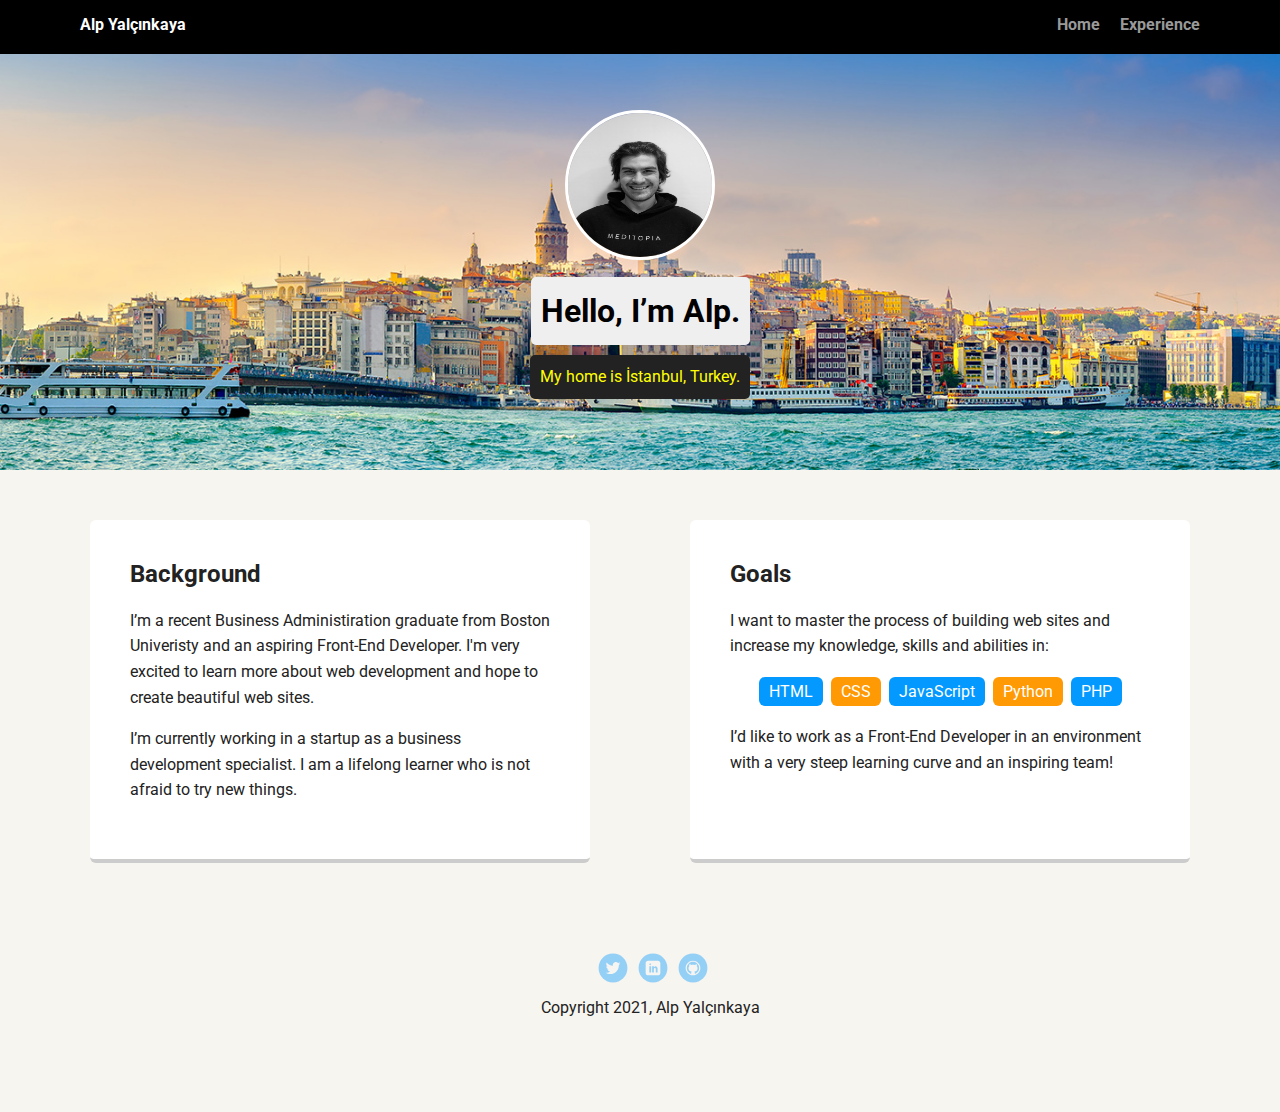
==== index.html @ 3d837c70 "Initial commit" ====
<!doctype html>
<html lang="en">
<head>
  <meta charset="utf-8">
  <title>Alp Yalçınkaya's Profile</title>
  <meta name="viewport" content="width=device-width, initial-scale=1.0">
  <link rel="stylesheet" href="styles.css">
  <link href="https://fonts.googleapis.com/css?family=Muli%7CRoboto:400,300,500,700,900" rel="stylesheet">
</head>
  <body>

    <nav class="main-nav"> <!-- Navigation section-->
        <ul class="nav">
          <li class="name">Alp Yalçınkaya</li>
          <li><a href="/Users/alpyalcinkaya/Desktop/Coding Projects/Techdegree-project-1/index.html">Home</a></li>
          <li><a href="/Users/alpyalcinkaya/Desktop/Coding Projects/Techdegree-project-1/experience.html">Experience</a></li>
        </ul>
      </nav>

    <header>
      <img src="images/me.jpg" alt="Picture of Alp Yalçınkaya" class="profile-image">
      <h1 class="tag name">Hello, I’m Alp.</h1>
      <p class="tag location">My home is İstanbul, Turkey.</p>
    </header>

    <main class="flex">
      <section class="card"> <!-- Backgroun Section-->
        <h2>Background</h2>
        <p>I’m a recent Business Administiration graduate from Boston Univeristy and an aspiring Front-End Developer. I'm very excited to learn more about web development and hope to create beautiful web sites.</p>
        <p>I’m currently working in a startup as a business development specialist. I am a lifelong learner who is not afraid to try new things.</p>
      </section> 

      <section class="card"> <!-- Goals Section-->
        <h2>Goals</h2>
        <p>I want to master the process of building web sites and increase my knowledge, skills and abilities in:</p>
        <ul class="skills">
          <li>HTML</li>
          <li>CSS</li>
          <li>JavaScript</li>
          <li>Python</li>
          <li>PHP</li>
        </ul>
        <p>I’d like to work as a Front-End Developer in an environment with a very steep learning curve and an inspiring team!</p>
      </section> 

    </main>
    <footer>
      <ul>
        <li><a href="https://twitter.com/alpyalcinkaya98" class="social twitter" target="_blank">Twitter</a></li>
        <li><a href="https://www.linkedin.com/in/alpyalcinkaya/" class="social linkedin" target="_blank">LinkedIn</a></li>
        <li><a href="https://github.com/alpyalcinkaya" class="social github" target="_blank">Github</a></li>
      </ul>
      <p class="copyright">Copyright 2021, Alp Yalçınkaya</p>
    </footer>
  </body>
  </html>
---- styles.css ----
/* Global Layout Set-up */
* { 
  box-sizing: border-box;
}
  
body {
  margin: 0;
  padding: 0;
  text-align: center;
  font-family: 'Roboto', sans-serif;
  color: #222;
  background: #f7f5f0;
}
/* Link Styles */

a {
  text-decoration: none;
  color: #999;
}
a:hover {
  color: #6633ff;
}

/* Section Styles */

.main-nav {
  width: 100%;
  background: black;
  min-height: 30px;
  padding: 10px;
  position: fixed;
  text-align: center;
}
.nav {
  display: flex;
  justify-content: space-around;
  font-weight: 700;
  list-style-type: none;
  margin: 0 auto;
  padding: 0;
}

.nav .name {
    display: block;
    margin-right: auto;
    color: white;
}
.nav li {
  padding: 5px 10px 10px 10px;
}
.nav a {
  transition: all .5s;
}
.nav a:hover {
  color: white
}

header {
  text-align: center;
  background: url('images/istanbul.jpg') no-repeat top center ;
  background-size: cover;
  overflow: hidden;
  padding-top: 60px;
}
header {
  line-height: 1.5;
}
header .profile-image {
  margin-top: 50px;
  width: 150px;
  height: 150px;
  border-radius: 50%;
  border: 3px solid white;
  transition: all .5s;
}
header .profile-image:hover {
  transform: scale(1.2) rotate(720deg);
}
.tag {
  background-color: #efefef;
  color: black;
  padding: 10px;
  border-radius: 5px;
  display: table;
  margin: 10px auto;
} 
.location {
  background-color: #222;
  color: yellow;
}
.card {
  margin: 30px;
  padding: 20px 40px 40px;
  max-width: 500px;
  text-align: left;
  background: #fff;
  border-bottom: 4px solid #ccc;
  border-radius: 6px;
  transition: all .5s;
}
.card:hover {
  border-color: #ff99ff;
}

ul.skills {
  padding: 0;
  text-align: center;
}

.skills li {
  border-radius: 6px;
  display: inline-block;
  background: #ff9904;
  color: white;
  padding: 5px 10px;
  margin: 2px;
}

.skills li:nth-child(odd) {
  background: #0399ff;
}

footer {
  width: 100%;
  min-height: 30px;
  padding: 20px 0 40px 20px;
}

footer .copyright {
  top: -8px;
  font-size: .75em;
}

footer ul {
  list-style-type: none;
  margin: 0;
  padding: 0;
}

footer ul li {
  display: inline-block;
}

a.social {
  display: inline-block;
  text-indent: -9999px;
  margin-left: 5px;
  width: 30px;
  height: 30px;
  background-size: 30px 30px;
  opacity: .4;
  transition: all .5s;
}
a.twitter {
  background-image: url(images/twitter.svg);
}
a.linkedin {
  background-image: url(images/linkedin.svg);
}
a.github {
  background-image: url(images/github.svg);
}
a.social:hover {
  opacity: 1;
}
.clearfix {
  clear: both;
}

/* Styles for larger screens */
@media screen and (min-width: 720px) {
  
  .flex {
      display: -ms-flexbox;      /* TWEENER - IE 10 */
      display: flex; 
      max-width: 1200px;
      -ms-flex-pack: distribute;
      justify-content: space-around;
      margin: 0 auto;
  }

  header {
    min-height: 470px;
  }

  .nav {
    max-width: 1200px;
    padding: 0 30px;
  }


  main {
    padding-top: 20px;
  }

  main p {
    line-height: 1.6em;
  }

  footer {
    font-size: 1.3em;
    max-width: 1200px;
    margin: 40px auto;
  }

}
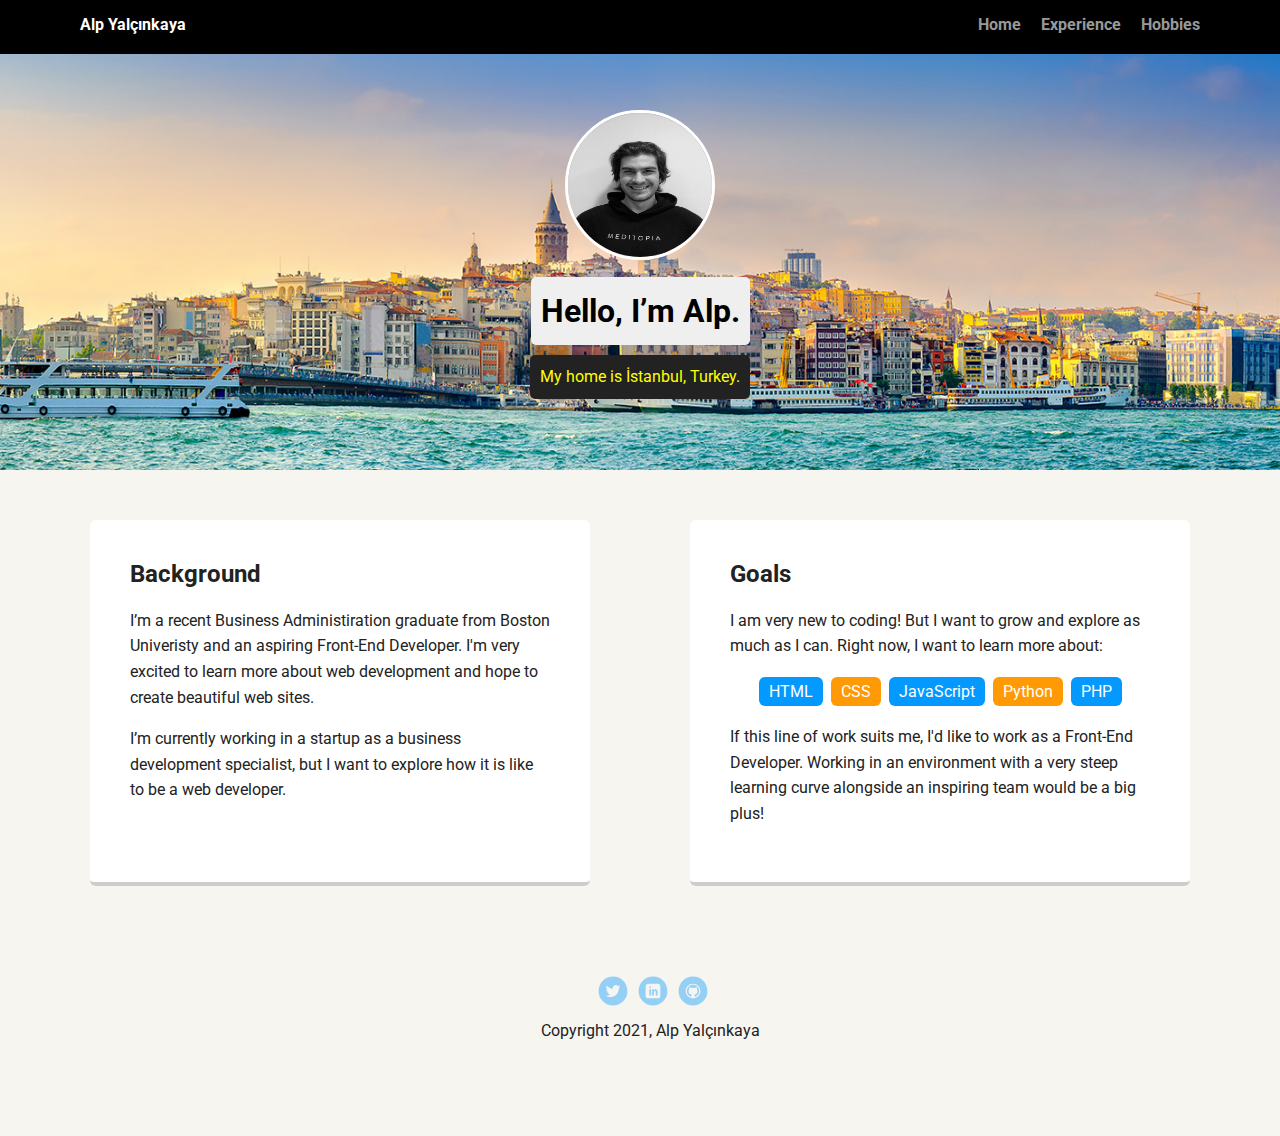
==== commit 4c294ca5: "Content changes & Hobby section" ====
--- a/index.html
+++ b/index.html
@@ -12,8 +12,9 @@
     <nav class="main-nav"> <!-- Navigation section-->
         <ul class="nav">
           <li class="name">Alp Yalçınkaya</li>
-          <li><a href="/Users/alpyalcinkaya/Desktop/Coding Projects/Techdegree-project-1/index.html">Home</a></li>
-          <li><a href="/Users/alpyalcinkaya/Desktop/Coding Projects/Techdegree-project-1/experience.html">Experience</a></li>
+          <li><a href="/Users/alpyalcinkaya/Desktop/Projects/Techdegree-project-1/index.html">Home</a></li>
+          <li><a href="/Users/alpyalcinkaya/Desktop/Projects/Techdegree-project-1/experience.html">Experience</a></li>
+          <li><a href="/Users/alpyalcinkaya/Desktop/Projects/Techdegree-project-1/hobbies.html">Hobbies</a></li>
         </ul>
       </nav>
 
@@ -24,15 +25,15 @@
     </header>
 
     <main class="flex">
-      <section class="card"> <!-- Backgroun Section-->
+      <section class="card"> <!-- Background Section-->
         <h2>Background</h2>
         <p>I’m a recent Business Administiration graduate from Boston Univeristy and an aspiring Front-End Developer. I'm very excited to learn more about web development and hope to create beautiful web sites.</p>
-        <p>I’m currently working in a startup as a business development specialist. I am a lifelong learner who is not afraid to try new things.</p>
+        <p>I’m currently working in a startup as a business development specialist, but I want to explore how it is like to be a web developer. </p>
       </section> 
 
       <section class="card"> <!-- Goals Section-->
         <h2>Goals</h2>
-        <p>I want to master the process of building web sites and increase my knowledge, skills and abilities in:</p>
+        <p>I am very new to coding! But I want to grow and explore as much as I can. Right now, I want to learn more about:</p>
         <ul class="skills">
           <li>HTML</li>
           <li>CSS</li>
@@ -40,7 +41,7 @@
           <li>Python</li>
           <li>PHP</li>
         </ul>
-        <p>I’d like to work as a Front-End Developer in an environment with a very steep learning curve and an inspiring team!</p>
+        <p>If this line of work suits me, I'd like to work as a Front-End Developer. Working in an environment with a very steep learning curve alongside an inspiring team would be a big plus!</p>
       </section> 
 
     </main>
